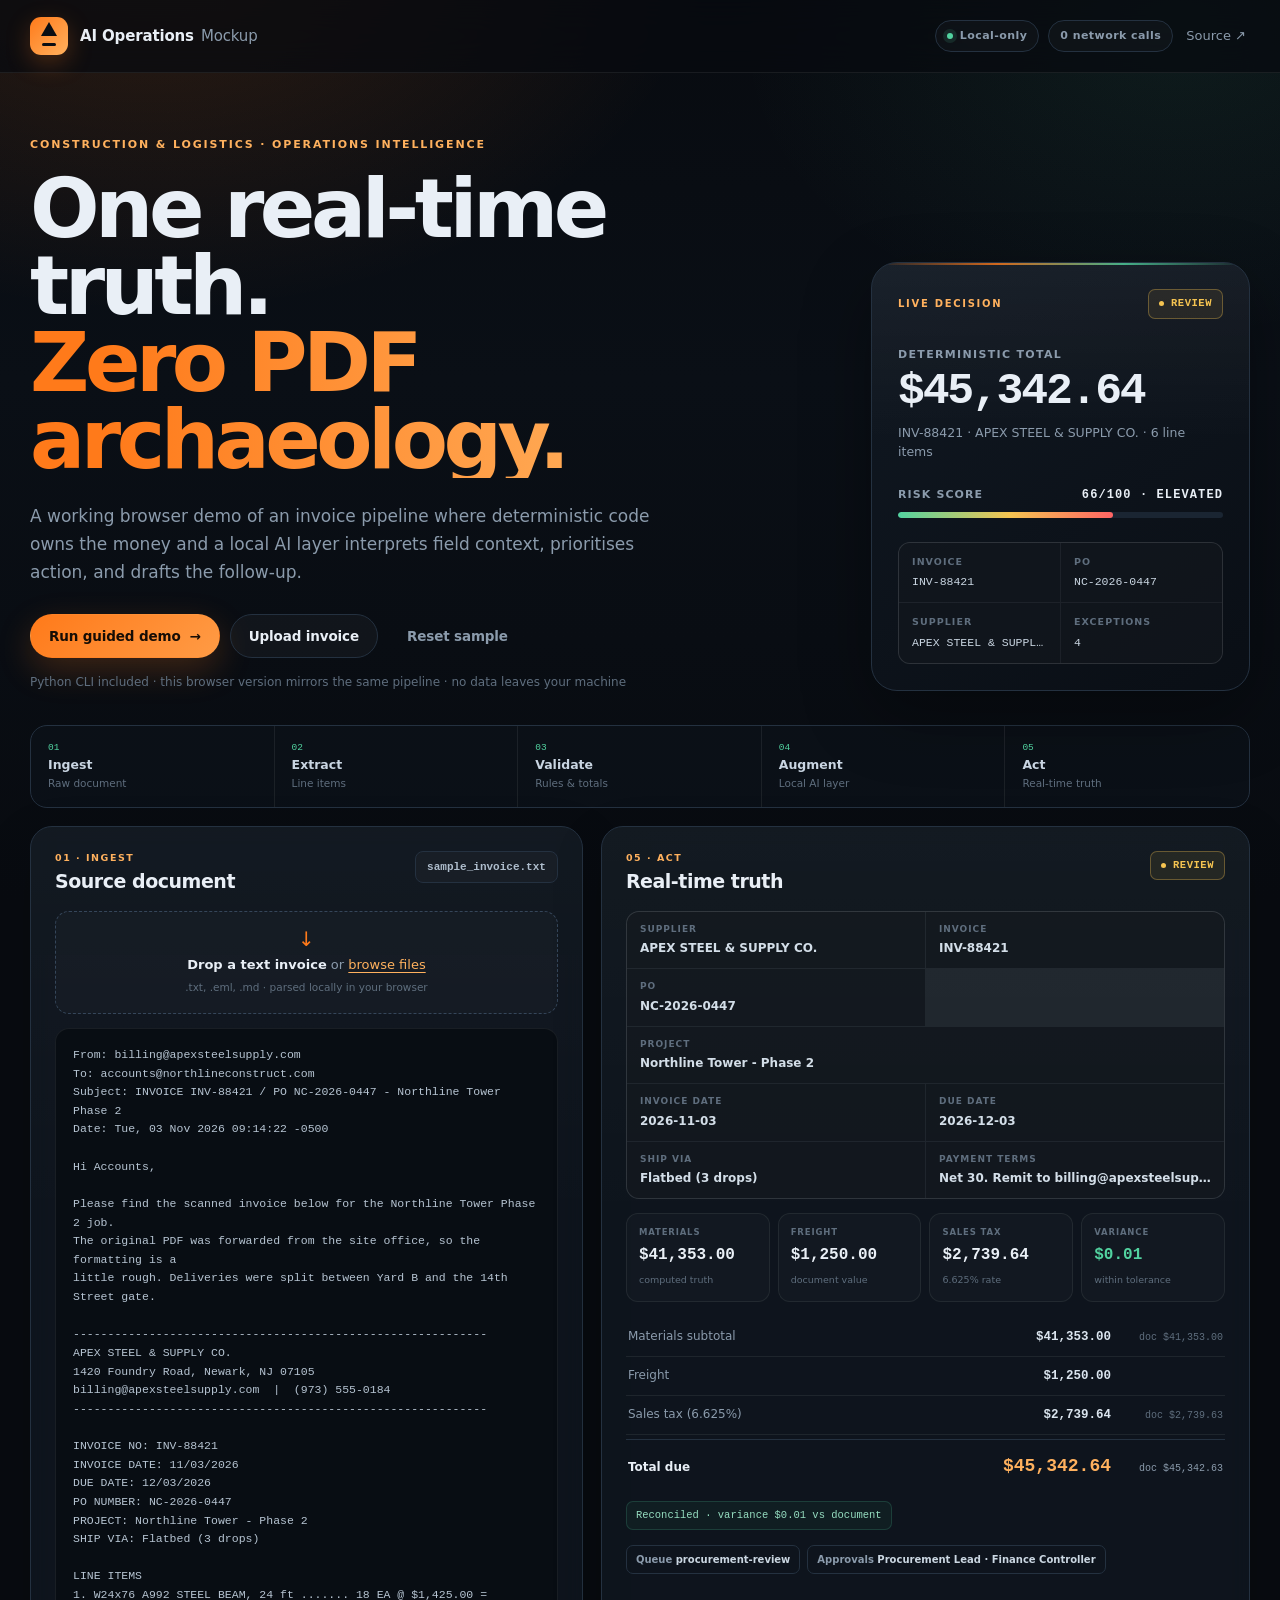
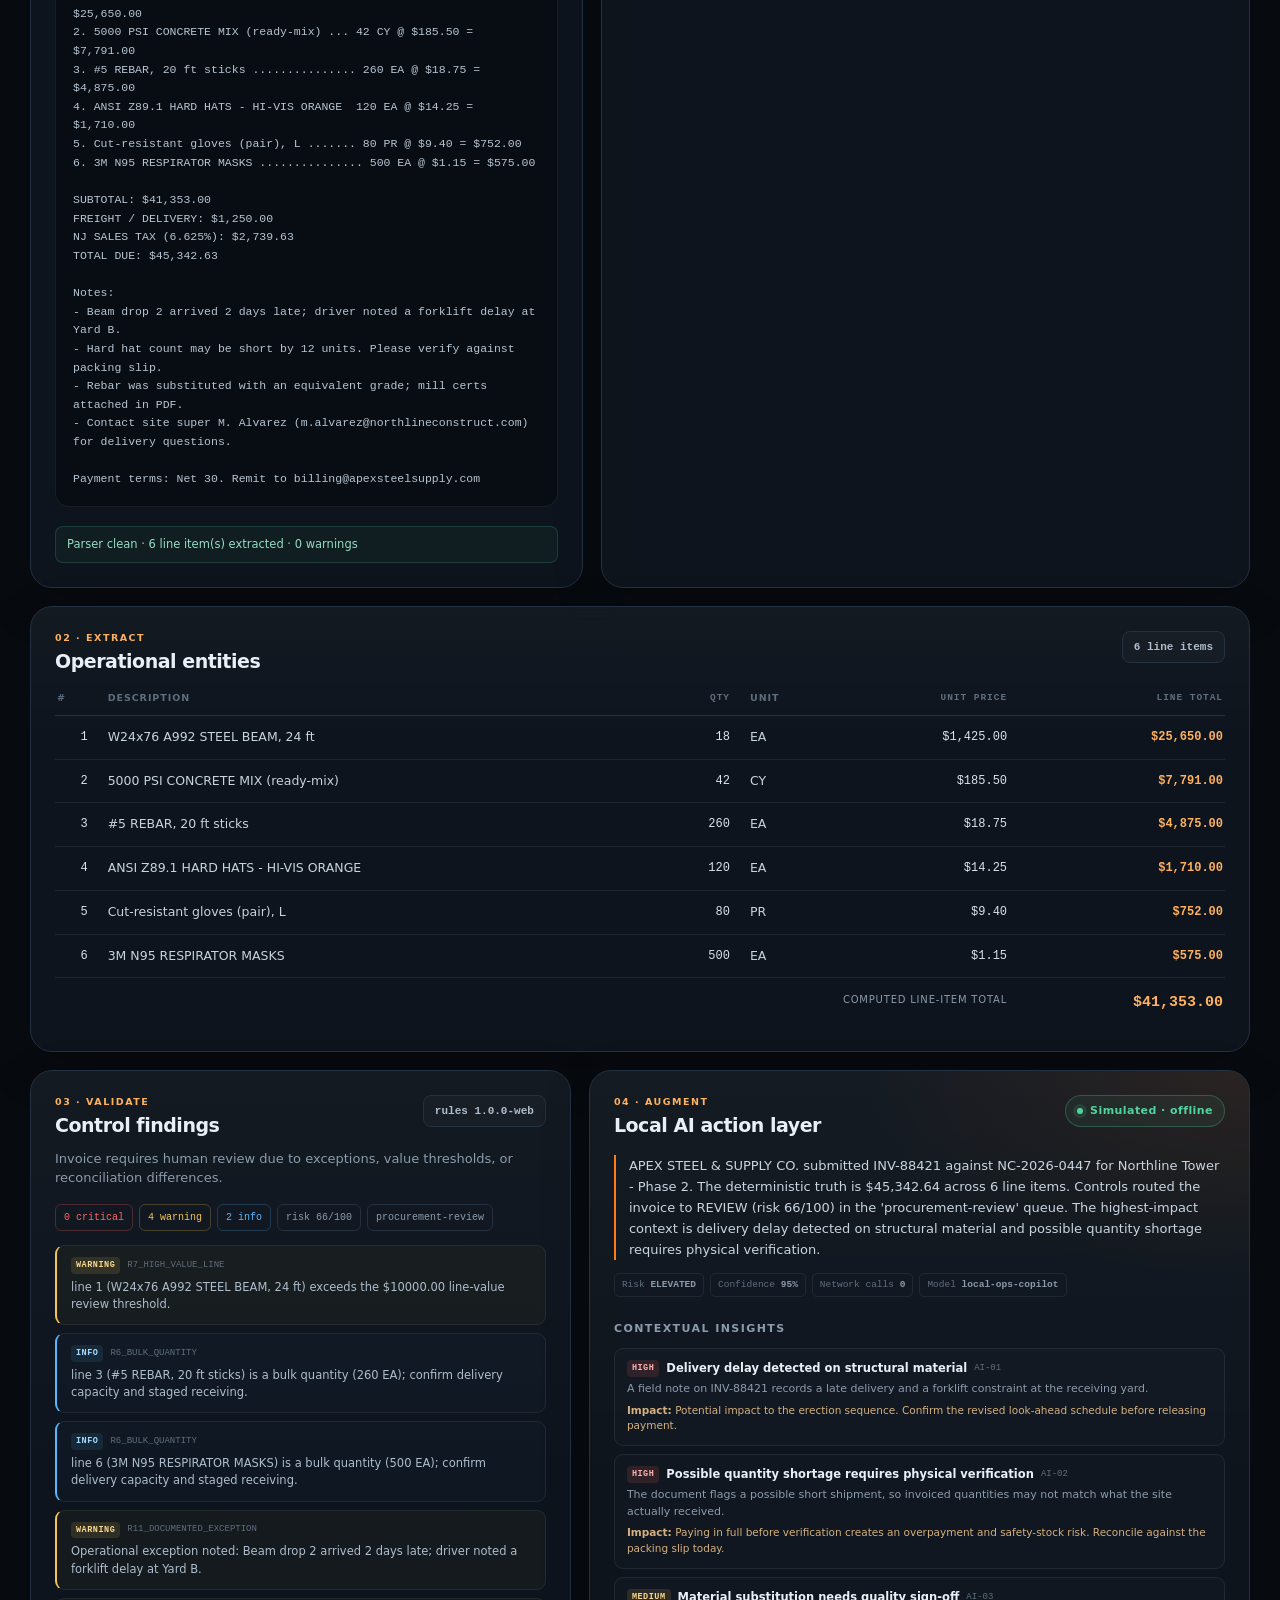
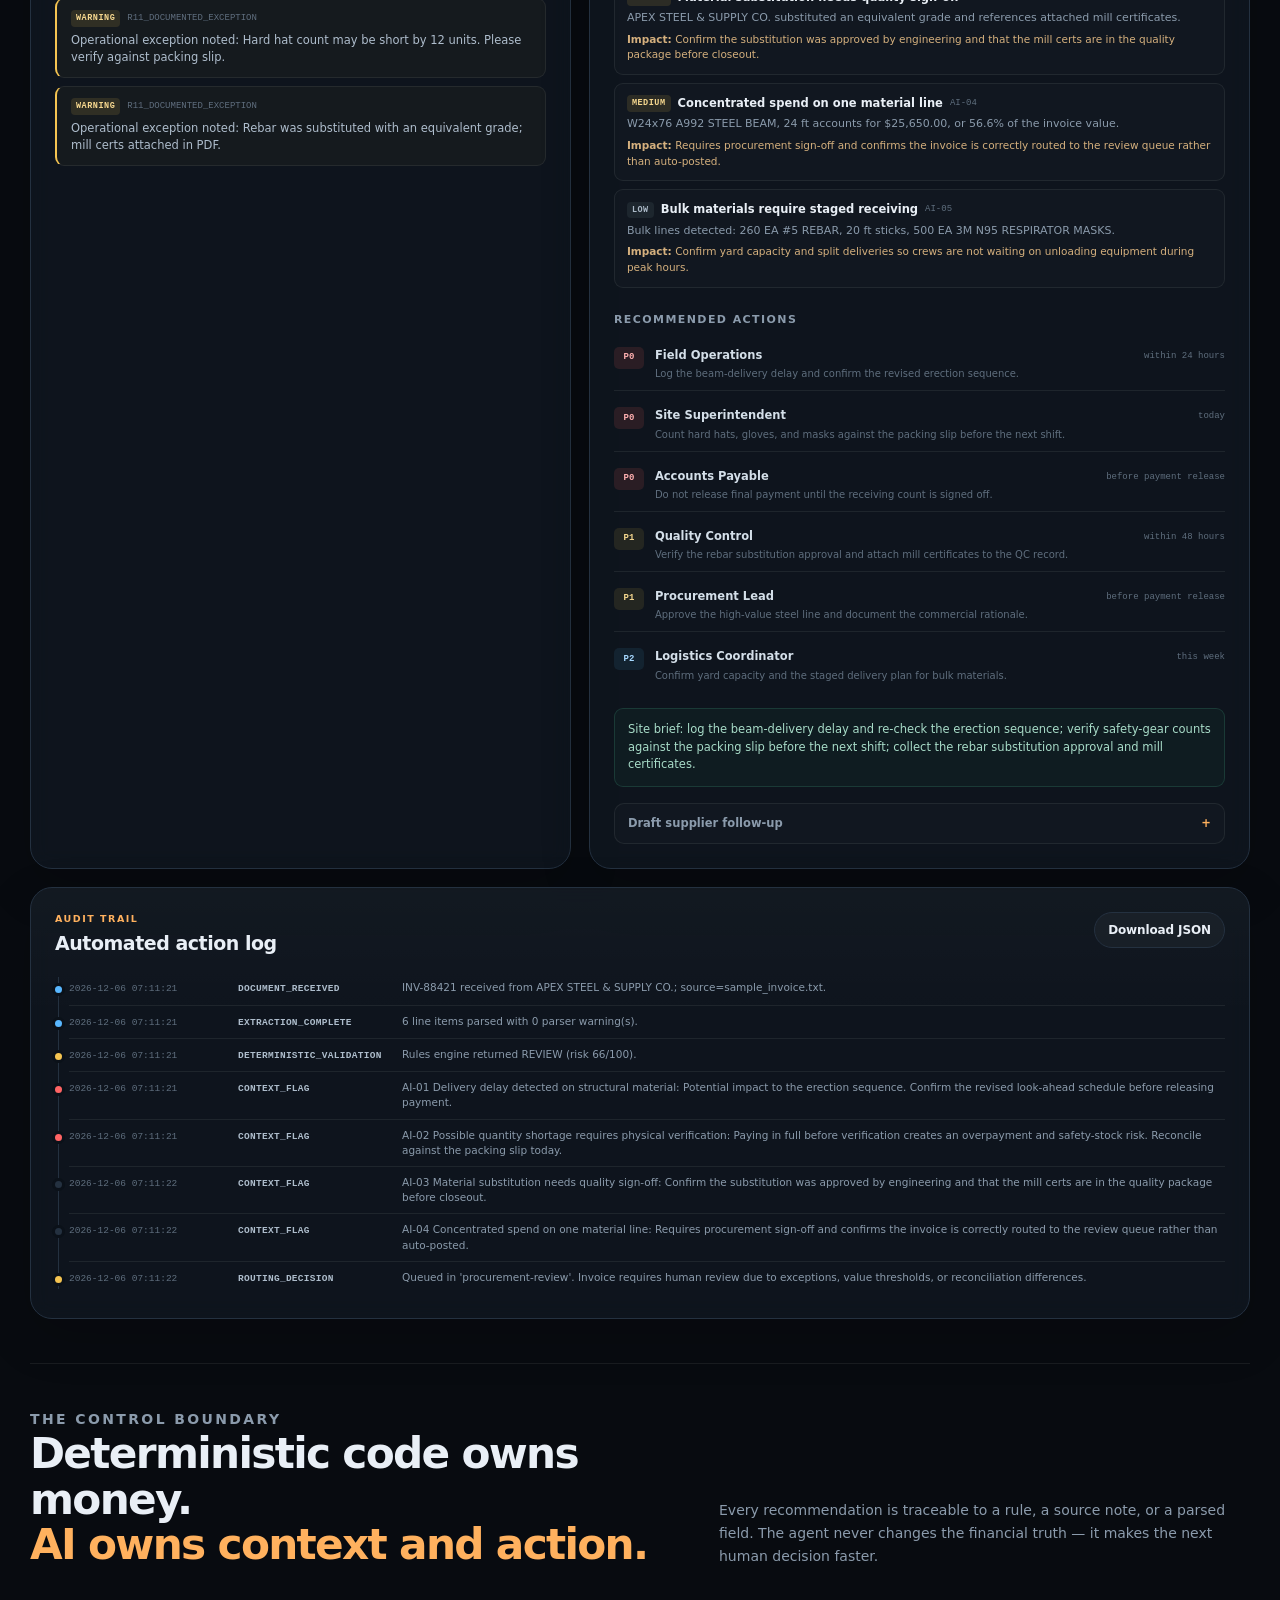
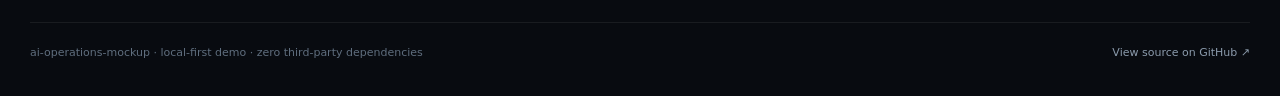
==== docs/index.html @ fb54c199 "Add static browser demo and GitHub Pages deployment" ====
<!doctype html>
<html lang="en">
<head>
  <meta charset="utf-8">
  <meta name="viewport" content="width=device-width, initial-scale=1">
  <meta name="description" content="A local-first AI operations mockup for construction and logistics. Deterministic invoice validation plus a simulated local AI action layer.">
  <meta name="theme-color" content="#0a0e13">
  <title>AI Operations Mockup — Construction & Logistics</title>
  <link rel="icon" href="data:image/svg+xml,%3Csvg xmlns='http://www.w3.org/2000/svg' viewBox='0 0 64 64'%3E%3Crect width='64' height='64' rx='14' fill='%230a0e13'/%3E%3Cpath d='M14 46 32 18l18 28' fill='none' stroke='%23ff7a1a' stroke-width='6' stroke-linecap='round' stroke-linejoin='round'/%3E%3Cpath d='M22 46h20' stroke='%2352d3a0' stroke-width='6' stroke-linecap='round'/%3E%3C/svg%3E">
  <link rel="stylesheet" href="styles.css">
</head>
<body>
  <div class="page-glow" aria-hidden="true"></div>
  <header class="topbar">
    <div class="shell topbar-inner">
      <a class="brand" href="./" aria-label="AI Operations Mockup home">
        <span class="brand-mark" aria-hidden="true"><span></span></span>
        <span class="brand-text"><strong>AI Operations</strong><span>Mockup</span></span>
      </a>
      <div class="topbar-meta">
        <span class="pill"><span class="live-dot"></span> Local-only</span>
        <span class="pill hide-sm">0 network calls</span>
        <a class="ghost-link" href="https://github.com/aldruvio1980/ai-operations-mockup" target="_blank" rel="noreferrer">Source <span aria-hidden="true">↗</span></a>
      </div>
    </div>
  </header>

  <main class="shell">
    <section class="hero">
      <div class="hero-copy">
        <p class="eyebrow">Construction &amp; logistics · operations intelligence</p>
        <h1>One real-time truth.<span>Zero PDF archaeology.</span></h1>
        <p class="lede">
          A working browser demo of an invoice pipeline where deterministic code owns the money
          and a local AI layer interprets field context, prioritises action, and drafts the follow-up.
        </p>
        <div class="hero-actions">
          <button id="run-demo" class="btn btn-primary" type="button">Run guided demo <span aria-hidden="true">→</span></button>
          <label class="btn btn-secondary file-btn" for="file-input">Upload invoice</label>
          <input id="file-input" class="visually-hidden" type="file" accept=".txt,.eml,.md,text/plain">
          <button id="reset-sample" class="btn btn-ghost" type="button">Reset sample</button>
        </div>
        <p class="hero-hint">Python CLI included · this browser version mirrors the same pipeline · no data leaves your machine</p>
      </div>

      <aside class="hero-card" aria-label="Invoice decision summary">
        <div class="hero-card-top">
          <p class="eyebrow">Live decision</p>
          <span id="hero-status" class="status-badge status-ready">READY</span>
        </div>
        <p class="hero-total-label">Deterministic total</p>
        <p id="hero-total" class="hero-total">$0.00</p>
        <p id="hero-sub" class="hero-sub">Awaiting document...</p>
        <div class="risk-row"><span>Risk score</span><strong id="hero-risk">—</strong></div>
        <div class="risk-meter" aria-hidden="true"><span id="hero-risk-bar"></span></div>
        <dl class="mini-grid">
          <div><dt>Invoice</dt><dd id="kpi-invoice">—</dd></div>
          <div><dt>PO</dt><dd id="kpi-po">—</dd></div>
          <div><dt>Supplier</dt><dd id="kpi-supplier">—</dd></div>
          <div><dt>Exceptions</dt><dd id="kpi-exceptions">—</dd></div>
        </dl>
      </aside>
    </section>

    <nav class="stage-strip" aria-label="Pipeline stages">
      <button class="stage" type="button" data-target="source-panel"><span>01</span><strong>Ingest</strong><small>Raw document</small></button>
      <button class="stage" type="button" data-target="extraction-panel"><span>02</span><strong>Extract</strong><small>Line items</small></button>
      <button class="stage" type="button" data-target="validation-panel"><span>03</span><strong>Validate</strong><small>Rules &amp; totals</small></button>
      <button class="stage" type="button" data-target="ai-panel"><span>04</span><strong>Augment</strong><small>Local AI layer</small></button>
      <button class="stage" type="button" data-target="truth-panel"><span>05</span><strong>Act</strong><small>Real-time truth</small></button>
    </nav>

    <section class="workspace">
      <article id="source-panel" class="panel source-panel">
        <header class="panel-head">
          <div>
            <p class="panel-kicker">01 · Ingest</p>
            <h2>Source document</h2>
          </div>
          <span id="source-meta" class="meta-chip">sample_invoice.txt</span>
        </header>

        <div id="dropzone" class="dropzone">
          <span class="drop-icon" aria-hidden="true">↓</span>
          <p><strong>Drop a text invoice</strong> or <label class="inline-upload" for="file-input">browse files</label></p>
          <small>.txt, .eml, .md · parsed locally in your browser</small>
        </div>

        <pre id="raw-preview" class="raw-preview" aria-label="Raw invoice text"></pre>
        <div id="parse-warnings" class="warning-list" aria-live="polite"></div>
      </article>

      <article id="truth-panel" class="panel truth-panel">
        <header class="panel-head">
          <div>
            <p class="panel-kicker">05 · Act</p>
            <h2>Real-time truth</h2>
          </div>
          <span id="truth-status" class="status-badge status-ready">READY</span>
        </header>

        <div id="identity-grid" class="identity-grid"></div>
        <div id="truth-stats" class="truth-stats"></div>
        <div id="totals-list" class="totals-list"></div>
        <div id="approval-row" class="approval-row"></div>
      </article>
    </section>

    <section id="extraction-panel" class="panel table-panel">
      <header class="panel-head">
        <div>
          <p class="panel-kicker">02 · Extract</p>
          <h2>Operational entities</h2>
        </div>
        <span id="item-count" class="meta-chip">— line items</span>
      </header>
      <div class="table-wrap">
        <table>
          <thead>
            <tr>
              <th scope="col">#</th>
              <th scope="col">Description</th>
              <th scope="col" class="num">Qty</th>
              <th scope="col">Unit</th>
              <th scope="col" class="num">Unit price</th>
              <th scope="col" class="num">Line total</th>
            </tr>
          </thead>
          <tbody id="line-items-body"></tbody>
          <tfoot id="line-items-foot"></tfoot>
        </table>
      </div>
    </section>

    <section class="two-col">
      <article id="validation-panel" class="panel findings-panel">
        <header class="panel-head">
          <div>
            <p class="panel-kicker">03 · Validate</p>
            <h2>Control findings</h2>
          </div>
          <span id="rules-version" class="meta-chip">rules v1</span>
        </header>
        <p id="routing-reason" class="panel-note"></p>
        <div id="validation-summary" class="summary-chips"></div>
        <div id="findings-list" class="findings-list"></div>
      </article>

      <article id="ai-panel" class="panel ai-panel">
        <header class="panel-head">
          <div>
            <p class="panel-kicker">04 · Augment</p>
            <h2>Local AI action layer</h2>
          </div>
          <span class="agent-pill"><span class="live-dot"></span> Simulated · offline</span>
        </header>
        <p id="ai-summary" class="ai-summary"></p>
        <div id="agent-meta" class="agent-meta"></div>

        <h3 class="section-title">Contextual insights</h3>
        <div id="insights-list" class="insights-list"></div>

        <h3 class="section-title">Recommended actions</h3>
        <div id="actions-list" class="actions-list"></div>

        <div id="field-brief" class="field-brief"></div>

        <details id="followup-details" class="followup">
          <summary>Draft supplier follow-up <span aria-hidden="true">+</span></summary>
          <div id="followup-content"></div>
        </details>
      </article>
    </section>

    <section class="panel log-panel">
      <header class="panel-head">
        <div>
          <p class="panel-kicker">Audit trail</p>
          <h2>Automated action log</h2>
        </div>
        <button id="download-json" class="btn btn-small btn-secondary" type="button">Download JSON</button>
      </header>
      <div id="action-log" class="timeline"></div>
    </section>

    <section class="closing">
      <div>
        <p class="eyebrow">The control boundary</p>
        <h2>Deterministic code owns money.<br><span>AI owns context and action.</span></h2>
      </div>
      <p>
        Every recommendation is traceable to a rule, a source note, or a parsed field.
        The agent never changes the financial truth — it makes the next human decision faster.
      </p>
    </section>
  </main>

  <footer class="footer shell">
    <p>ai-operations-mockup · local-first demo · zero third-party dependencies</p>
    <p><a href="https://github.com/aldruvio1980/ai-operations-mockup" target="_blank" rel="noreferrer">View source on GitHub ↗</a></p>
  </footer>

  <div id="toast" class="toast" role="status" aria-live="polite"></div>
  <noscript><div class="noscript">This demo needs JavaScript to run the local pipeline.</div></noscript>

  <script src="engine.js"></script>
  <script src="app.js"></script>
</body>
</html>
---- docs/styles.css ----
:root {
  --bg: #080b10;
  --bg-soft: #0b1119;
  --panel: rgba(15, 22, 31, 0.88);
  --panel-solid: #101822;
  --panel-raised: #131d28;
  --border: #243140;
  --border-soft: rgba(255, 255, 255, 0.07);
  --text: #e9eff6;
  --muted: #8b9bac;
  --faint: #5f6e7e;
  --orange: #ff7a1a;
  --orange-soft: #ffb15e;
  --green: #52d3a0;
  --yellow: #f5c451;
  --red: #ff6464;
  --blue: #59b7ff;
  --mono: ui-monospace, "SFMono-Regular", Menlo, Consolas, "Liberation Mono", monospace;
  --sans: "Inter", "Segoe UI", system-ui, -apple-system, BlinkMacSystemFont, sans-serif;
  --shadow: 0 24px 70px rgba(0, 0, 0, 0.32);
  --radius: 22px;
}

* { box-sizing: border-box; }

html { scroll-behavior: smooth; }

body {
  margin: 0;
  min-width: 320px;
  background: var(--bg);
  color: var(--text);
  font-family: var(--sans);
  font-size: 15px;
  line-height: 1.5;
  -webkit-font-smoothing: antialiased;
  text-rendering: optimizeLegibility;
}

body::before {
  content: "";
  position: fixed;
  inset: 0;
  z-index: -2;
  background:
    radial-gradient(900px 620px at 12% -8%, rgba(255, 122, 26, 0.16), transparent 62%),
    radial-gradient(760px 520px at 92% 4%, rgba(82, 211, 160, 0.08), transparent 58%),
    linear-gradient(180deg, #080b10 0%, #0a0f16 42%, #080b10 100%);
}

body::after {
  content: "";
  position: fixed;
  inset: 0;
  z-index: -1;
  pointer-events: none;
  opacity: 0.28;
  background-image:
    linear-gradient(rgba(255, 255, 255, 0.027) 1px, transparent 1px),
    linear-gradient(90deg, rgba(255, 255, 255, 0.027) 1px, transparent 1px);
  background-size: 56px 56px;
  mask-image: linear-gradient(180deg, black, transparent 78%);
}

a { color: inherit; }
button, input { font: inherit; }
button { color: inherit; }
::selection { background: rgba(255, 122, 26, 0.35); color: #fff; }

.shell {
  width: min(1220px, calc(100% - 48px));
  margin-inline: auto;
}

.visually-hidden {
  position: absolute !important;
  width: 1px;
  height: 1px;
  padding: 0;
  margin: -1px;
  overflow: hidden;
  clip: rect(0, 0, 0, 0);
  white-space: nowrap;
  border: 0;
}

.topbar {
  position: sticky;
  top: 0;
  z-index: 30;
  border-bottom: 1px solid var(--border-soft);
  background: rgba(8, 11, 16, 0.72);
  backdrop-filter: blur(18px);
}

.topbar-inner {
  min-height: 72px;
  display: flex;
  align-items: center;
  justify-content: space-between;
  gap: 20px;
}

.brand {
  display: inline-flex;
  align-items: center;
  gap: 12px;
  text-decoration: none;
}

.brand-mark {
  position: relative;
  width: 38px;
  height: 38px;
  display: grid;
  place-items: center;
  border-radius: 11px;
  background: linear-gradient(135deg, var(--orange), var(--orange-soft));
  box-shadow: 0 8px 24px rgba(255, 122, 26, 0.25);
}

.brand-mark::before {
  content: "";
  width: 0;
  height: 0;
  border-left: 8px solid transparent;
  border-right: 8px solid transparent;
  border-bottom: 14px solid #0a0e13;
  transform: translateY(-1px);
}

.brand-mark::after {
  content: "";
  position: absolute;
  bottom: 9px;
  width: 14px;
  height: 3px;
  border-radius: 2px;
  background: #0a0e13;
}

.brand-text {
  display: flex;
  align-items: baseline;
  gap: 7px;
  font-size: 15px;
  letter-spacing: -0.01em;
}

.brand-text strong { font-weight: 720; }
.brand-text span { color: var(--muted); font-weight: 500; }

.topbar-meta {
  display: flex;
  align-items: center;
  gap: 9px;
  flex-wrap: wrap;
  justify-content: flex-end;
}

.pill, .meta-chip, .agent-pill {
  display: inline-flex;
  align-items: center;
  gap: 7px;
  border: 1px solid var(--border);
  border-radius: 999px;
  background: rgba(255, 255, 255, 0.025);
  color: var(--muted);
  font-size: 11px;
  font-weight: 600;
  letter-spacing: 0.04em;
  padding: 7px 11px;
  white-space: nowrap;
}

.meta-chip {
  border-radius: 8px;
  font-family: var(--mono);
  font-size: 11px;
  letter-spacing: 0;
  color: #aebdcc;
}

.agent-pill {
  color: var(--green);
  border-color: rgba(82, 211, 160, 0.28);
  background: rgba(82, 211, 160, 0.07);
}

.live-dot {
  width: 6px;
  height: 6px;
  border-radius: 50%;
  background: var(--green);
  box-shadow: 0 0 0 4px rgba(82, 211, 160, 0.12);
}

.ghost-link {
  color: var(--muted);
  text-decoration: none;
  font-size: 13px;
  padding: 8px 4px;
  transition: color 160ms ease;
}

.ghost-link:hover { color: var(--text); }

.hero {
  display: grid;
  grid-template-columns: minmax(0, 1.35fr) minmax(340px, 0.65fr);
  align-items: end;
  gap: 54px;
  padding: 64px 0 34px;
}

.eyebrow {
  margin: 0 0 16px;
  color: var(--orange-soft);
  font-size: 11px;
  font-weight: 700;
  letter-spacing: 0.17em;
  text-transform: uppercase;
}

.hero h1 {
  margin: 0;
  max-width: 800px;
  font-size: clamp(2.8rem, 6.4vw, 5.4rem);
  line-height: 0.94;
  letter-spacing: -0.055em;
  font-weight: 760;
}

.hero h1 span {
  display: block;
  background: linear-gradient(92deg, var(--orange) 10%, var(--orange-soft) 80%);
  -webkit-background-clip: text;
  background-clip: text;
  color: transparent;
}

.lede {
  max-width: 660px;
  margin: 24px 0 0;
  color: var(--muted);
  font-size: 17px;
  line-height: 1.65;
}

.hero-actions {
  display: flex;
  flex-wrap: wrap;
  gap: 10px;
  margin-top: 28px;
}

.btn {
  display: inline-flex;
  align-items: center;
  justify-content: center;
  gap: 9px;
  min-height: 44px;
  padding: 11px 18px;
  border: 1px solid transparent;
  border-radius: 999px;
  cursor: pointer;
  text-decoration: none;
  font-size: 13.5px;
  font-weight: 680;
  letter-spacing: -0.01em;
  transition: transform 160ms ease, border-color 160ms ease, background 160ms ease, box-shadow 160ms ease;
}

.btn:hover { transform: translateY(-1px); }
.btn:active { transform: translateY(0); }

.btn-primary {
  background: linear-gradient(135deg, var(--orange), #ff9b45);
  color: #170d05;
  box-shadow: 0 12px 34px rgba(255, 122, 26, 0.22);
}

.btn-primary:hover { box-shadow: 0 16px 40px rgba(255, 122, 26, 0.3); }

.btn-secondary {
  border-color: var(--border);
  background: rgba(255, 255, 255, 0.035);
  color: var(--text);
}

.btn-secondary:hover { border-color: #3b4d62; background: rgba(255, 255, 255, 0.06); }

.btn-ghost {
  background: transparent;
  color: var(--muted);
}

.btn-ghost:hover { color: var(--text); background: rgba(255, 255, 255, 0.04); }

.btn-small {
  min-height: 36px;
  padding: 8px 13px;
  font-size: 12px;
}

.file-btn { cursor: pointer; }

.hero-hint {
  margin: 15px 0 0;
  color: var(--faint);
  font-size: 12px;
}

.hero-card {
  position: relative;
  overflow: hidden;
  padding: 26px;
  border: 1px solid var(--border);
  border-radius: 26px;
  background:
    linear-gradient(180deg, rgba(255, 255, 255, 0.045), transparent 42%),
    linear-gradient(145deg, rgba(17, 25, 35, 0.96), rgba(10, 15, 22, 0.96));
  box-shadow: var(--shadow);
}

.hero-card::before {
  content: "";
  position: absolute;
  inset: 0 0 auto;
  height: 2px;
  background: linear-gradient(90deg, transparent, var(--orange), var(--green), transparent);
  opacity: 0.8;
}

.hero-card-top {
  display: flex;
  align-items: center;
  justify-content: space-between;
  gap: 16px;
}

.hero-card .eyebrow { margin: 0; font-size: 10px; }

.status-badge {
  display: inline-flex;
  align-items: center;
  gap: 7px;
  padding: 6px 10px;
  border-radius: 7px;
  border: 1px solid var(--border);
  font-family: var(--mono);
  font-size: 10.5px;
  font-weight: 700;
  letter-spacing: 0.05em;
  white-space: nowrap;
}

.status-badge::before {
  content: "";
  width: 5px;
  height: 5px;
  border-radius: 50%;
  background: currentColor;
}

.status-ready { color: var(--muted); }
.status-auto_approve, .status-auto { color: var(--green); border-color: rgba(82, 211, 160, 0.3); background: rgba(82, 211, 160, 0.08); }
.status-review { color: var(--yellow); border-color: rgba(245, 196, 81, 0.32); background: rgba(245, 196, 81, 0.08); }
.status-escalate { color: var(--red); border-color: rgba(255, 100, 100, 0.32); background: rgba(255, 100, 100, 0.08); }

.hero-total-label {
  margin: 28px 0 4px;
  color: var(--muted);
  font-size: 11px;
  font-weight: 600;
  letter-spacing: 0.12em;
  text-transform: uppercase;
}

.hero-total {
  margin: 0;
  font-family: var(--mono);
  font-size: clamp(2rem, 3.5vw, 2.8rem);
  font-weight: 700;
  letter-spacing: -0.05em;
  line-height: 1.1;
}

.hero-sub {
  min-height: 19px;
  margin: 8px 0 0;
  color: var(--muted);
  font-size: 12.5px;
}

.risk-row {
  display: flex;
  align-items: center;
  justify-content: space-between;
  margin-top: 24px;
  color: var(--muted);
  font-size: 11px;
  font-weight: 600;
  letter-spacing: 0.1em;
  text-transform: uppercase;
}

.risk-row strong { color: var(--text); font-family: var(--mono); font-size: 12px; }

.risk-meter {
  height: 6px;
  margin-top: 8px;
  overflow: hidden;
  border-radius: 999px;
  background: #1a2532;
}

.risk-meter span {
  display: block;
  width: 0;
  height: 100%;
  border-radius: inherit;
  background: linear-gradient(90deg, var(--green), var(--yellow) 52%, var(--red));
  transition: width 600ms cubic-bezier(0.22, 1, 0.36, 1);
}

.mini-grid {
  display: grid;
  grid-template-columns: 1fr 1fr;
  gap: 1px;
  margin: 24px 0 0;
  overflow: hidden;
  border: 1px solid var(--border-soft);
  border-radius: 12px;
  background: var(--border-soft);
}

.mini-grid div {
  min-width: 0;
  padding: 12px 13px;
  background: rgba(9, 14, 20, 0.62);
}

.mini-grid dt {
  color: var(--faint);
  font-size: 9.5px;
  font-weight: 700;
  letter-spacing: 0.11em;
  text-transform: uppercase;
}

.mini-grid dd {
  margin: 4px 0 0;
  overflow: hidden;
  color: #c9d5e1;
  font-family: var(--mono);
  font-size: 11.5px;
  text-overflow: ellipsis;
  white-space: nowrap;
}

.stage-strip {
  display: grid;
  grid-template-columns: repeat(5, minmax(0, 1fr));
  overflow: hidden;
  margin-bottom: 18px;
  border: 1px solid var(--border);
  border-radius: 17px;
  background: rgba(13, 19, 27, 0.64);
}

.stage {
  position: relative;
  display: flex;
  flex-direction: column;
  align-items: flex-start;
  gap: 1px;
  padding: 15px 17px;
  border: 0;
  border-right: 1px solid var(--border-soft);
  background: transparent;
  text-align: left;
  cursor: pointer;
  transition: background 160ms ease;
}

.stage:last-child { border-right: 0; }
.stage:hover { background: rgba(255, 255, 255, 0.035); }

.stage span {
  color: var(--faint);
  font-family: var(--mono);
  font-size: 9.5px;
}

.stage strong {
  color: #c9d5e2;
  font-size: 12.5px;
  font-weight: 650;
}

.stage small { color: var(--faint); font-size: 10.5px; }
.stage.is-active { background: linear-gradient(180deg, rgba(255, 122, 26, 0.16), rgba(255, 122, 26, 0.04)); }
.stage.is-active span, .stage.is-active small { color: var(--orange-soft); }
.stage.is-active strong { color: var(--text); }
.stage.is-active::after { content: ""; position: absolute; inset: auto 17px 0; height: 2px; background: var(--orange); }
.stage.is-complete span { color: var(--green); }

.workspace {
  display: grid;
  grid-template-columns: minmax(0, 0.92fr) minmax(0, 1.08fr);
  gap: 18px;
  margin-bottom: 18px;
}

.panel {
  position: relative;
  min-width: 0;
  padding: 24px;
  border: 1px solid var(--border);
  border-radius: var(--radius);
  background:
    linear-gradient(180deg, rgba(255, 255, 255, 0.025), transparent 30%),
    var(--panel);
  box-shadow: 0 18px 50px rgba(0, 0, 0, 0.17);
  backdrop-filter: blur(10px);
  transition: border-color 220ms ease, box-shadow 220ms ease;
}

.panel.spotlight {
  border-color: rgba(255, 122, 26, 0.55);
  box-shadow: 0 0 0 3px rgba(255, 122, 26, 0.08), 0 22px 60px rgba(0, 0, 0, 0.22);
}

.panel-head {
  display: flex;
  align-items: flex-start;
  justify-content: space-between;
  gap: 16px;
  margin-bottom: 18px;
}

.panel-kicker {
  margin: 0 0 5px;
  color: var(--orange-soft);
  font-size: 9.5px;
  font-weight: 700;
  letter-spacing: 0.16em;
  text-transform: uppercase;
}

.panel h2 {
  margin: 0;
  font-size: 19px;
  line-height: 1.2;
  letter-spacing: -0.025em;
}

.panel h3, .section-title {
  margin: 24px 0 10px;
  font-size: 11px;
  font-weight: 700;
  letter-spacing: 0.13em;
  text-transform: uppercase;
  color: var(--muted);
}

.panel-note {
  margin: -6px 0 16px;
  color: var(--muted);
  font-size: 13px;
}

.dropzone {
  display: flex;
  flex-direction: column;
  align-items: center;
  justify-content: center;
  gap: 6px;
  margin-bottom: 14px;
  padding: 17px;
  border: 1px dashed #35465a;
  border-radius: 14px;
  background: rgba(255, 255, 255, 0.018);
  text-align: center;
  transition: border-color 180ms ease, background 180ms ease, transform 180ms ease;
}

.dropzone.is-dragover {
  border-color: var(--orange);
  background: rgba(255, 122, 26, 0.08);
  transform: scale(1.005);
}

.dropzone p { margin: 0; font-size: 13px; color: var(--muted); }
.dropzone strong { color: var(--text); }
.dropzone small { color: var(--faint); font-size: 10.5px; }
.drop-icon { color: var(--orange); font-size: 20px; line-height: 1; }

.inline-upload {
  color: var(--orange-soft);
  text-decoration: underline;
  text-underline-offset: 3px;
  cursor: pointer;
}

.source-panel {
  display: flex;
  flex-direction: column;
}

.raw-preview {
  flex: 1 1 auto;
  min-height: 330px;
  max-height: none;
  margin: 0;
  padding: 17px;
  overflow: auto;
  border: 1px solid var(--border-soft);
  border-radius: 14px;
  background: #080d13;
  color: #b6c4d2;
  font-family: var(--mono);
  font-size: 11.5px;
  line-height: 1.62;
  white-space: pre-wrap;
  word-break: break-word;
  tab-size: 2;
}

.warning-list { margin-top: 12px; }
.warning-item, .success-note {
  display: flex;
  gap: 8px;
  margin-top: 7px;
  padding: 9px 11px;
  border-radius: 8px;
  font-size: 11.5px;
  line-height: 1.45;
}
.warning-item { border: 1px solid rgba(245, 196, 81, 0.2); background: rgba(245, 196, 81, 0.06); color: #e7cf92; }
.success-note { border: 1px solid rgba(82, 211, 160, 0.18); background: rgba(82, 211, 160, 0.05); color: #95ddc0; }

.identity-grid {
  display: grid;
  grid-template-columns: 1fr 1fr;
  gap: 1px;
  overflow: hidden;
  border: 1px solid var(--border-soft);
  border-radius: 13px;
  background: var(--border-soft);
}

.identity-item {
  min-width: 0;
  padding: 11px 13px;
  background: rgba(9, 14, 20, 0.54);
}

.identity-item span {
  display: block;
  color: var(--faint);
  font-size: 9px;
  font-weight: 700;
  letter-spacing: 0.11em;
  text-transform: uppercase;
}

.identity-item strong {
  display: block;
  margin-top: 3px;
  overflow: hidden;
  color: #d3dee8;
  font-size: 12px;
  font-weight: 600;
  text-overflow: ellipsis;
  white-space: nowrap;
}

.identity-item.wide { grid-column: span 2; }

.truth-stats {
  display: grid;
  grid-template-columns: repeat(4, minmax(0, 1fr));
  gap: 8px;
  margin-top: 14px;
}

.stat-card {
  min-width: 0;
  padding: 12px;
  border: 1px solid var(--border-soft);
  border-radius: 12px;
  background: rgba(255, 255, 255, 0.018);
}

.stat-card span {
  display: block;
  color: var(--faint);
  font-size: 8.5px;
  font-weight: 700;
  letter-spacing: 0.1em;
  text-transform: uppercase;
}

.stat-card strong {
  display: block;
  margin-top: 4px;
  overflow: hidden;
  font-family: var(--mono);
  font-size: 16px;
  font-weight: 650;
  text-overflow: ellipsis;
  white-space: nowrap;
}

.stat-card small { color: var(--faint); font-size: 9.5px; }
.stat-card.good strong { color: var(--green); }
.stat-card.warn strong { color: var(--yellow); }
.stat-card.bad strong { color: var(--red); }

.totals-list { margin-top: 16px; }

.total-row {
  display: grid;
  grid-template-columns: minmax(0, 1fr) auto auto;
  align-items: baseline;
  gap: 10px;
  padding: 9px 2px;
  border-bottom: 1px solid var(--border-soft);
}

.total-row:last-child { border-bottom: 0; }
.total-row > span { color: var(--muted); font-size: 12px; }

.total-row strong {
  color: #dbe5ef;
  font-family: var(--mono);
  font-size: 12.5px;
  font-weight: 600;
  text-align: right;
}

.total-row em {
  min-width: 102px;
  color: var(--faint);
  font-family: var(--mono);
  font-size: 10px;
  font-style: normal;
  text-align: right;
}

.total-row.grand {
  margin-top: 4px;
  padding-top: 13px;
  border-top: 1px solid var(--border);
  border-bottom: 0;
}

.total-row.grand > span { color: var(--text); font-weight: 650; }
.total-row.grand strong { color: var(--orange-soft); font-size: 18px; }
.total-row.grand em { color: var(--muted); }

.variance-note {
  display: inline-flex;
  align-items: center;
  gap: 6px;
  margin-top: 12px;
  padding: 6px 9px;
  border-radius: 7px;
  font-family: var(--mono);
  font-size: 10.5px;
}
.variance-note.ok { border: 1px solid rgba(82, 211, 160, 0.18); background: rgba(82, 211, 160, 0.05); color: #95ddc0; }
.variance-note.bad { border: 1px solid rgba(255, 100, 100, 0.22); background: rgba(255, 100, 100, 0.06); color: #ffaaaa; }

.approval-row {
  display: flex;
  flex-wrap: wrap;
  gap: 7px;
  margin-top: 15px;
}

.approval-chip {
  padding: 6px 9px;
  border: 1px solid var(--border);
  border-radius: 7px;
  color: var(--muted);
  font-size: 10px;
  font-weight: 600;
}

.approval-chip strong { color: #cbd7e2; font-weight: 650; }

.table-panel { margin-bottom: 18px; }
.table-wrap { overflow-x: auto; }
table { width: 100%; border-collapse: collapse; }

th {
  padding: 0 10px 10px;
  border-bottom: 1px solid var(--border);
  color: var(--faint);
  font-size: 9.5px;
  font-weight: 700;
  letter-spacing: 0.1em;
  text-align: left;
  text-transform: uppercase;
  white-space: nowrap;
}

td {
  padding: 12px 10px;
  border-bottom: 1px solid var(--border-soft);
  color: #c7d3df;
  font-size: 12.5px;
  vertical-align: top;
}

tbody tr:hover td { background: rgba(255, 255, 255, 0.018); }
td:first-child, th:first-child { padding-left: 2px; }
td:last-child, th:last-child { padding-right: 2px; }
.num { text-align: right; font-family: var(--mono); font-variant-numeric: tabular-nums; }
td.num { color: #d9e4ef; font-size: 12px; white-space: nowrap; }
td.line-total { color: var(--orange-soft); font-weight: 600; }
tfoot td { border-bottom: 0; padding-top: 14px; color: var(--muted); }
tfoot .foot-label { text-align: right; font-size: 10px; letter-spacing: 0.08em; text-transform: uppercase; }
tfoot .foot-value { color: var(--orange-soft); font-family: var(--mono); font-size: 15px; font-weight: 650; }

.two-col {
  display: grid;
  grid-template-columns: minmax(0, 0.9fr) minmax(0, 1.1fr);
  gap: 18px;
  margin-bottom: 18px;
}

.summary-chips {
  display: flex;
  flex-wrap: wrap;
  gap: 6px;
  margin-bottom: 14px;
}

.summary-chip {
  padding: 5px 8px;
  border: 1px solid var(--border);
  border-radius: 6px;
  color: var(--muted);
  font-family: var(--mono);
  font-size: 10px;
}
.summary-chip.critical { color: var(--red); border-color: rgba(255, 100, 100, 0.25); }
.summary-chip.warning { color: var(--yellow); border-color: rgba(245, 196, 81, 0.24); }
.summary-chip.info { color: var(--blue); border-color: rgba(89, 183, 255, 0.22); }
.summary-chip.neutral { color: var(--muted); }

.findings-list { display: grid; gap: 8px; }

.finding {
  padding: 11px 12px 11px 14px;
  border: 1px solid var(--border-soft);
  border-left: 2px solid var(--border);
  border-radius: 9px;
  background: rgba(255, 255, 255, 0.015);
}

.finding.critical { border-left-color: var(--red); background: rgba(255, 100, 100, 0.045); }
.finding.warning { border-left-color: var(--yellow); background: rgba(245, 196, 81, 0.035); }
.finding.info { border-left-color: var(--blue); background: rgba(89, 183, 255, 0.025); }

.finding-top {
  display: flex;
  align-items: center;
  flex-wrap: wrap;
  gap: 7px;
  margin-bottom: 5px;
}

.severity {
  padding: 2px 5px;
  border-radius: 4px;
  font-family: var(--mono);
  font-size: 8.5px;
  font-weight: 700;
  letter-spacing: 0.06em;
  text-transform: uppercase;
}
.severity.critical { color: #ffb0b0; background: rgba(255, 100, 100, 0.13); }
.severity.warning { color: #f6d88f; background: rgba(245, 196, 81, 0.12); }
.severity.info { color: #a7d9ff; background: rgba(89, 183, 255, 0.1); }
.severity.high { color: #ffb0b0; background: rgba(255, 100, 100, 0.13); }
.severity.medium { color: #f6d88f; background: rgba(245, 196, 81, 0.12); }
.severity.low { color: #aab8c6; background: rgba(170, 184, 198, 0.09); }

.finding-rule {
  color: var(--faint);
  font-family: var(--mono);
  font-size: 9px;
}

.finding p { margin: 0; color: #aebdcc; font-size: 11.5px; line-height: 1.5; }

.ai-panel {
  background:
    radial-gradient(600px 320px at 100% 0%, rgba(255, 122, 26, 0.09), transparent 65%),
    linear-gradient(180deg, rgba(255, 255, 255, 0.03), transparent 30%),
    var(--panel);
}

.ai-summary {
  margin: 0;
  padding-left: 13px;
  border-left: 2px solid var(--orange);
  color: #c8d5e1;
  font-size: 13px;
  line-height: 1.62;
}

.agent-meta {
  display: flex;
  flex-wrap: wrap;
  gap: 6px;
  margin-top: 13px;
}

.agent-meta span {
  padding: 4px 7px;
  border: 1px solid var(--border-soft);
  border-radius: 5px;
  color: var(--faint);
  font-family: var(--mono);
  font-size: 9.5px;
}
.agent-meta strong { color: var(--muted); font-weight: 600; }

.insights-list { display: grid; gap: 8px; }

.insight {
  padding: 11px 12px;
  border: 1px solid var(--border-soft);
  border-radius: 9px;
  background: rgba(255, 255, 255, 0.014);
}

.insight-top {
  display: flex;
  align-items: center;
  flex-wrap: wrap;
  gap: 7px;
  margin-bottom: 4px;
}

.insight-top strong { font-size: 11.5px; font-weight: 650; }
.insight p { margin: 0; color: var(--muted); font-size: 11px; line-height: 1.5; }
.insight .impact { margin-top: 5px; color: #d5b07e; font-size: 10.5px; }

.actions-list { display: grid; gap: 7px; }

.action {
  display: grid;
  grid-template-columns: 32px minmax(0, 1fr) auto;
  align-items: start;
  gap: 9px;
  padding: 9px 0;
  border-bottom: 1px solid var(--border-soft);
}
.action:last-child { border-bottom: 0; }

.priority {
  display: inline-grid;
  place-items: center;
  width: 30px;
  height: 22px;
  border-radius: 5px;
  font-family: var(--mono);
  font-size: 9px;
  font-weight: 700;
}
.priority.p0 { color: #ffb0b0; background: rgba(255, 100, 100, 0.12); }
.priority.p1 { color: #f6d88f; background: rgba(245, 196, 81, 0.1); }
.priority.p2 { color: #a7d9ff; background: rgba(89, 183, 255, 0.09); }
.priority.p3 { color: #aab8c6; background: rgba(170, 184, 198, 0.08); }

.action-body strong { display: block; color: #d4dfe9; font-size: 11.5px; font-weight: 650; }
.action-body span { display: block; margin-top: 2px; color: var(--faint); font-size: 10px; }
.action-due { color: var(--faint); font-family: var(--mono); font-size: 9px; white-space: nowrap; padding-top: 3px; }

.field-brief {
  margin-top: 16px;
  padding: 12px 13px;
  border: 1px solid rgba(82, 211, 160, 0.16);
  border-radius: 9px;
  background: rgba(82, 211, 160, 0.045);
  color: #a8dcc8;
  font-size: 11.5px;
  line-height: 1.55;
}

.followup {
  margin-top: 16px;
  border: 1px solid var(--border-soft);
  border-radius: 10px;
  background: rgba(255, 255, 255, 0.014);
}

.followup summary {
  padding: 11px 13px;
  color: var(--muted);
  font-size: 11.5px;
  font-weight: 600;
  cursor: pointer;
  list-style: none;
}
.followup summary::-webkit-details-marker { display: none; }
.followup summary span { float: right; color: var(--orange-soft); }
.followup[open] summary { border-bottom: 1px solid var(--border-soft); }
#followup-content { padding: 13px; }
#followup-content p { margin: 0 0 8px; color: #aebdcc; font-size: 11px; line-height: 1.55; }
#followup-content p:last-child { margin-bottom: 0; }
.followup-meta { color: var(--faint) !important; font-family: var(--mono); font-size: 9.5px !important; }
.followup-body { white-space: pre-wrap; }

.log-panel { margin-bottom: 18px; }

.timeline { position: relative; display: grid; gap: 0; padding-left: 14px; }
.timeline::before { content: ""; position: absolute; top: 5px; bottom: 5px; left: 3px; width: 1px; background: var(--border); }

.log-entry {
  position: relative;
  display: grid;
  grid-template-columns: 155px 150px minmax(0, 1fr);
  gap: 14px;
  padding: 8px 0;
  border-bottom: 1px solid var(--border-soft);
  align-items: baseline;
}
.log-entry:last-child { border-bottom: 0; }
.log-entry::before {
  content: "";
  position: absolute;
  top: 14px;
  left: -14px;
  width: 7px;
  height: 7px;
  border-radius: 50%;
  background: var(--border);
  box-shadow: 0 0 0 3px #0b1119;
}
.log-entry.warning::before { background: var(--yellow); }
.log-entry.high::before, .log-entry.critical::before { background: var(--red); }
.log-entry.info::before { background: var(--blue); }

.log-time { color: var(--faint); font-family: var(--mono); font-size: 9.5px; }
.log-event { color: #aebdcc; font-family: var(--mono); font-size: 9.5px; font-weight: 600; letter-spacing: 0.03em; }
.log-detail { color: var(--muted); font-size: 10.5px; line-height: 1.45; }

.closing {
  display: grid;
  grid-template-columns: minmax(0, 1.1fr) minmax(0, 0.9fr);
  align-items: end;
  gap: 40px;
  margin: 44px 0 10px;
  padding: 44px 0;
  border-top: 1px solid var(--border-soft);
}
.closing h2 { margin: 0; font-size: clamp(1.7rem, 3.3vw, 2.8rem); line-height: 1.08; letter-spacing: -0.04em; }
.closing h2 span { color: var(--orange-soft); }
.closing p { margin: 0; color: var(--muted); font-size: 14px; line-height: 1.65; }

.footer {
  display: flex;
  justify-content: space-between;
  gap: 20px;
  padding-top: 22px;
  padding-bottom: 34px;
  border-top: 1px solid var(--border-soft);
  color: var(--faint);
  font-size: 11px;
}
.footer p { margin: 0; }
.footer a { color: var(--muted); text-decoration: none; }
.footer a:hover { color: var(--text); }

.toast {
  position: fixed;
  right: 24px;
  bottom: 24px;
  z-index: 60;
  max-width: min(360px, calc(100vw - 48px));
  padding: 12px 15px;
  border: 1px solid var(--border);
  border-radius: 10px;
  background: rgba(16, 24, 34, 0.96);
  box-shadow: 0 18px 45px rgba(0, 0, 0, 0.35);
  color: #cbd7e2;
  font-size: 12px;
  opacity: 0;
  transform: translateY(10px);
  pointer-events: none;
  transition: opacity 180ms ease, transform 180ms ease;
}
.toast.is-visible { opacity: 1; transform: translateY(0); }
.toast.is-error { border-color: rgba(255, 100, 100, 0.45); color: #ffc2c2; }

.noscript {
  position: fixed;
  inset: auto 24px 24px;
  z-index: 100;
  padding: 14px;
  border: 1px solid var(--red);
  border-radius: 10px;
  background: #1a0f12;
  color: #ffc2c2;
  text-align: center;
}

:focus-visible {
  outline: 2px solid var(--orange);
  outline-offset: 3px;
}

::-webkit-scrollbar { width: 10px; height: 10px; }
::-webkit-scrollbar-track { background: #0a0f15; }
::-webkit-scrollbar-thumb { border: 2px solid #0a0f15; border-radius: 8px; background: #2a394a; }
::-webkit-scrollbar-thumb:hover { background: #3a4d61; }

@media (max-width: 1020px) {
  .hero { grid-template-columns: 1fr; gap: 30px; align-items: start; }
  .hero-card { max-width: 560px; }
  .workspace, .two-col { grid-template-columns: 1fr; }
  .truth-stats { grid-template-columns: repeat(4, minmax(0, 1fr)); }
  .log-entry { grid-template-columns: 130px 130px minmax(0, 1fr); gap: 10px; }
  .closing { grid-template-columns: 1fr; gap: 18px; }
}

@media (max-width: 800px) {
  .shell { width: min(100% - 30px, 1220px); }
  .hide-sm { display: none; }
  .hero { padding-top: 44px; }
  .hero h1 { font-size: clamp(2.6rem, 11vw, 4.2rem); }
  .stage-strip { display: flex; overflow-x: auto; }
  .stage { min-width: 152px; border-bottom: 2px solid transparent; }
  .stage.is-active::after { inset: auto 12px -1px; }
  .truth-stats { grid-template-columns: repeat(2, minmax(0, 1fr)); }
  .log-entry { grid-template-columns: 1fr; gap: 2px; padding: 10px 0; }
  .log-entry::before { top: 16px; }
  .log-time, .log-event { display: inline; }
  .log-event { margin-left: 8px; }
  .footer { flex-direction: column; gap: 8px; }
}

@media (max-width: 560px) {
  .topbar-inner { min-height: 64px; }
  .brand-text span { display: none; }
  .hero-actions { display: grid; grid-template-columns: 1fr; }
  .btn { width: 100%; }
  .hero-card { padding: 21px; }
  .panel { padding: 19px; border-radius: 18px; }
  .identity-grid { grid-template-columns: 1fr; }
  .identity-item.wide { grid-column: auto; }
  .total-row { grid-template-columns: minmax(0, 1fr) auto; }
  .total-row em { grid-column: 2; min-width: 0; }
  .total-row.grand strong { font-size: 16px; }
  .action { grid-template-columns: 32px minmax(0, 1fr); }
  .action-due { grid-column: 2; padding-top: 0; }
  .toast { right: 15px; bottom: 15px; }
}

@media (prefers-reduced-motion: reduce) {
  html { scroll-behavior: auto; }
  *, *::before, *::after { animation-duration: 0.01ms !important; animation-iteration-count: 1 !important; transition-duration: 0.01ms !important; }
}
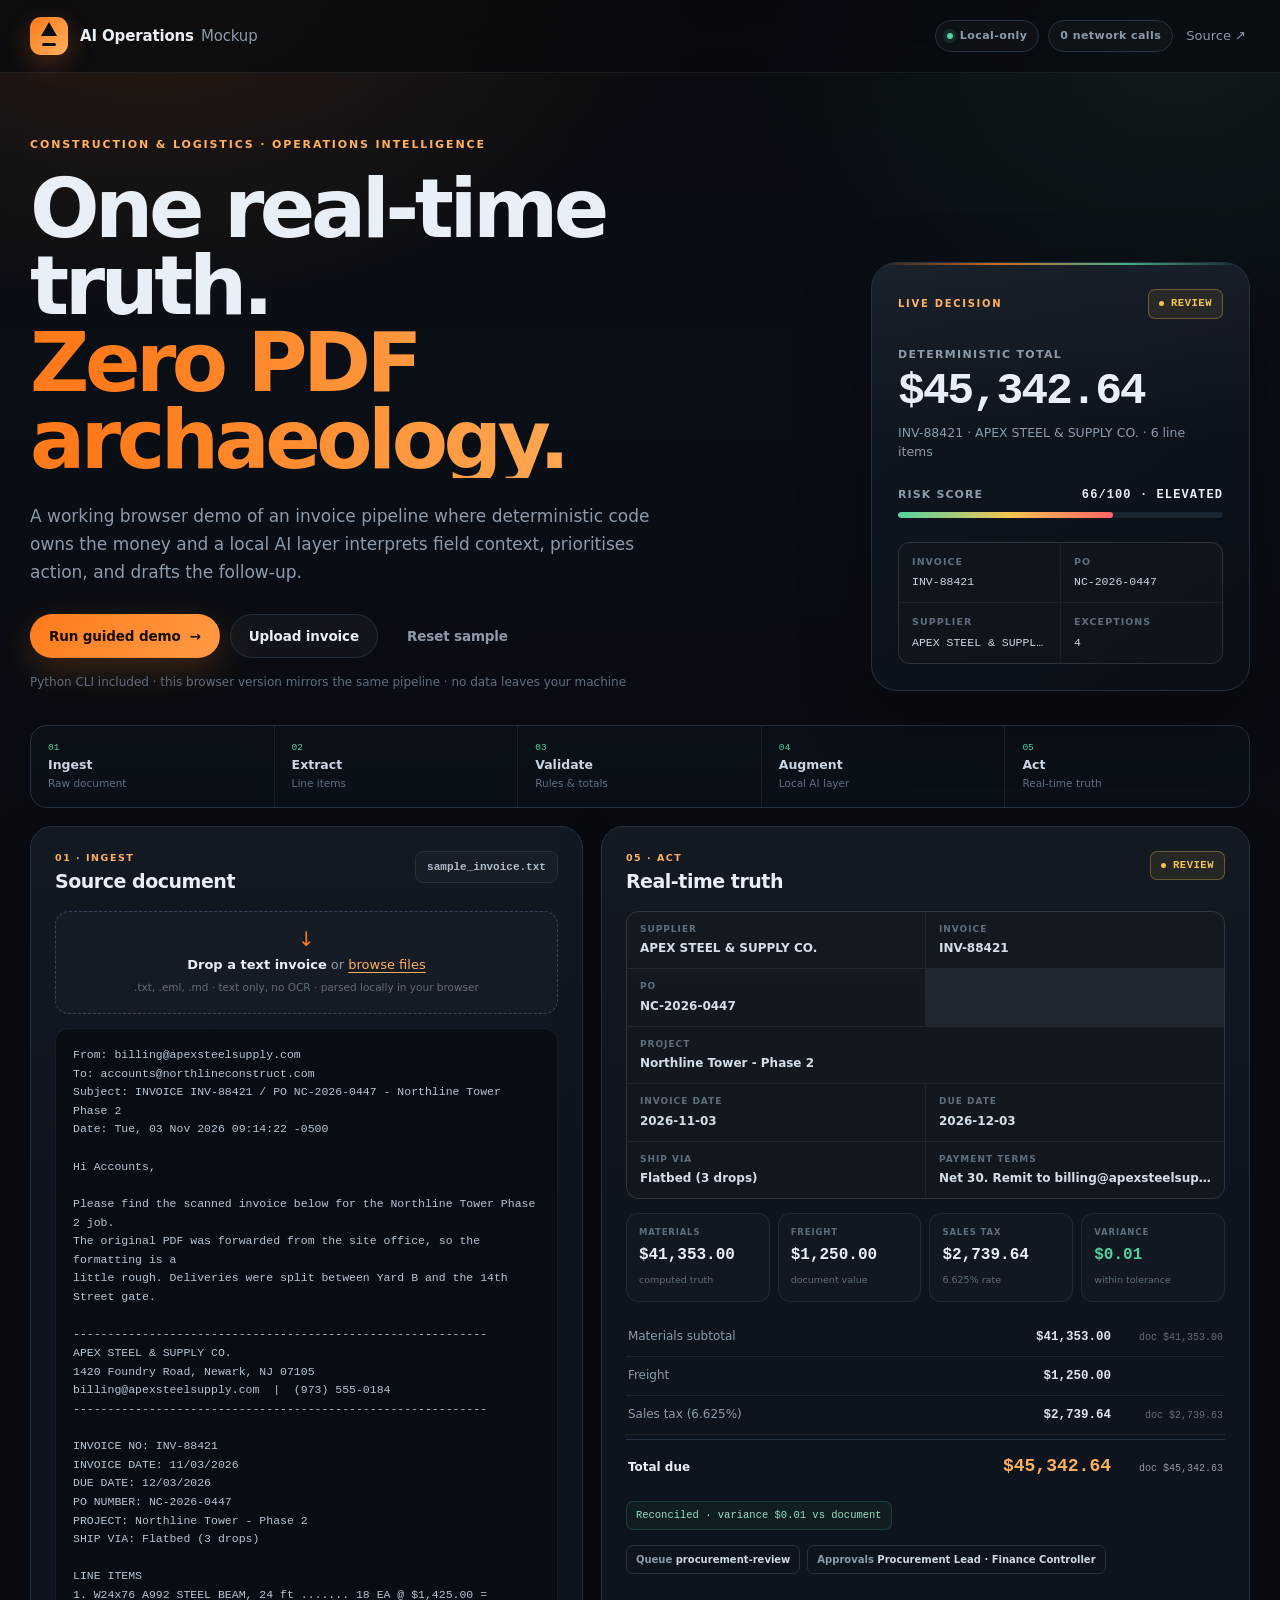
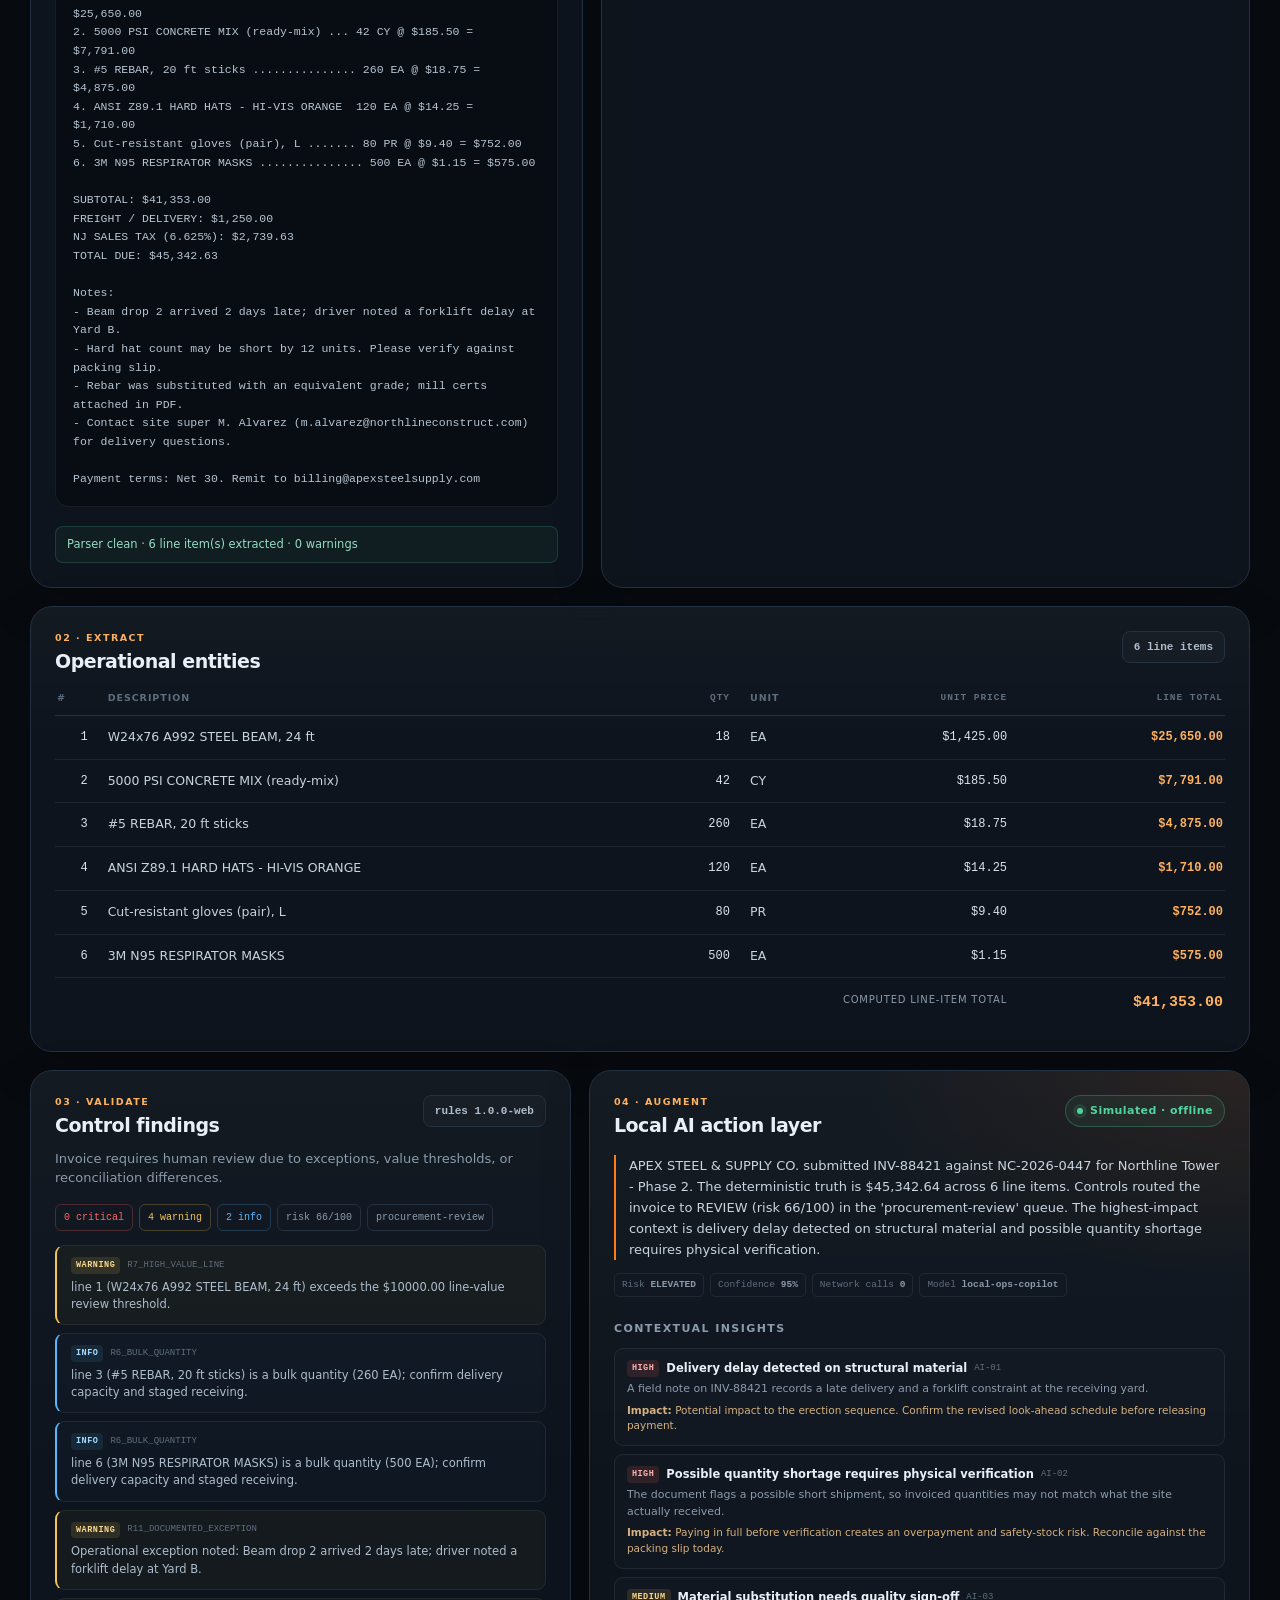
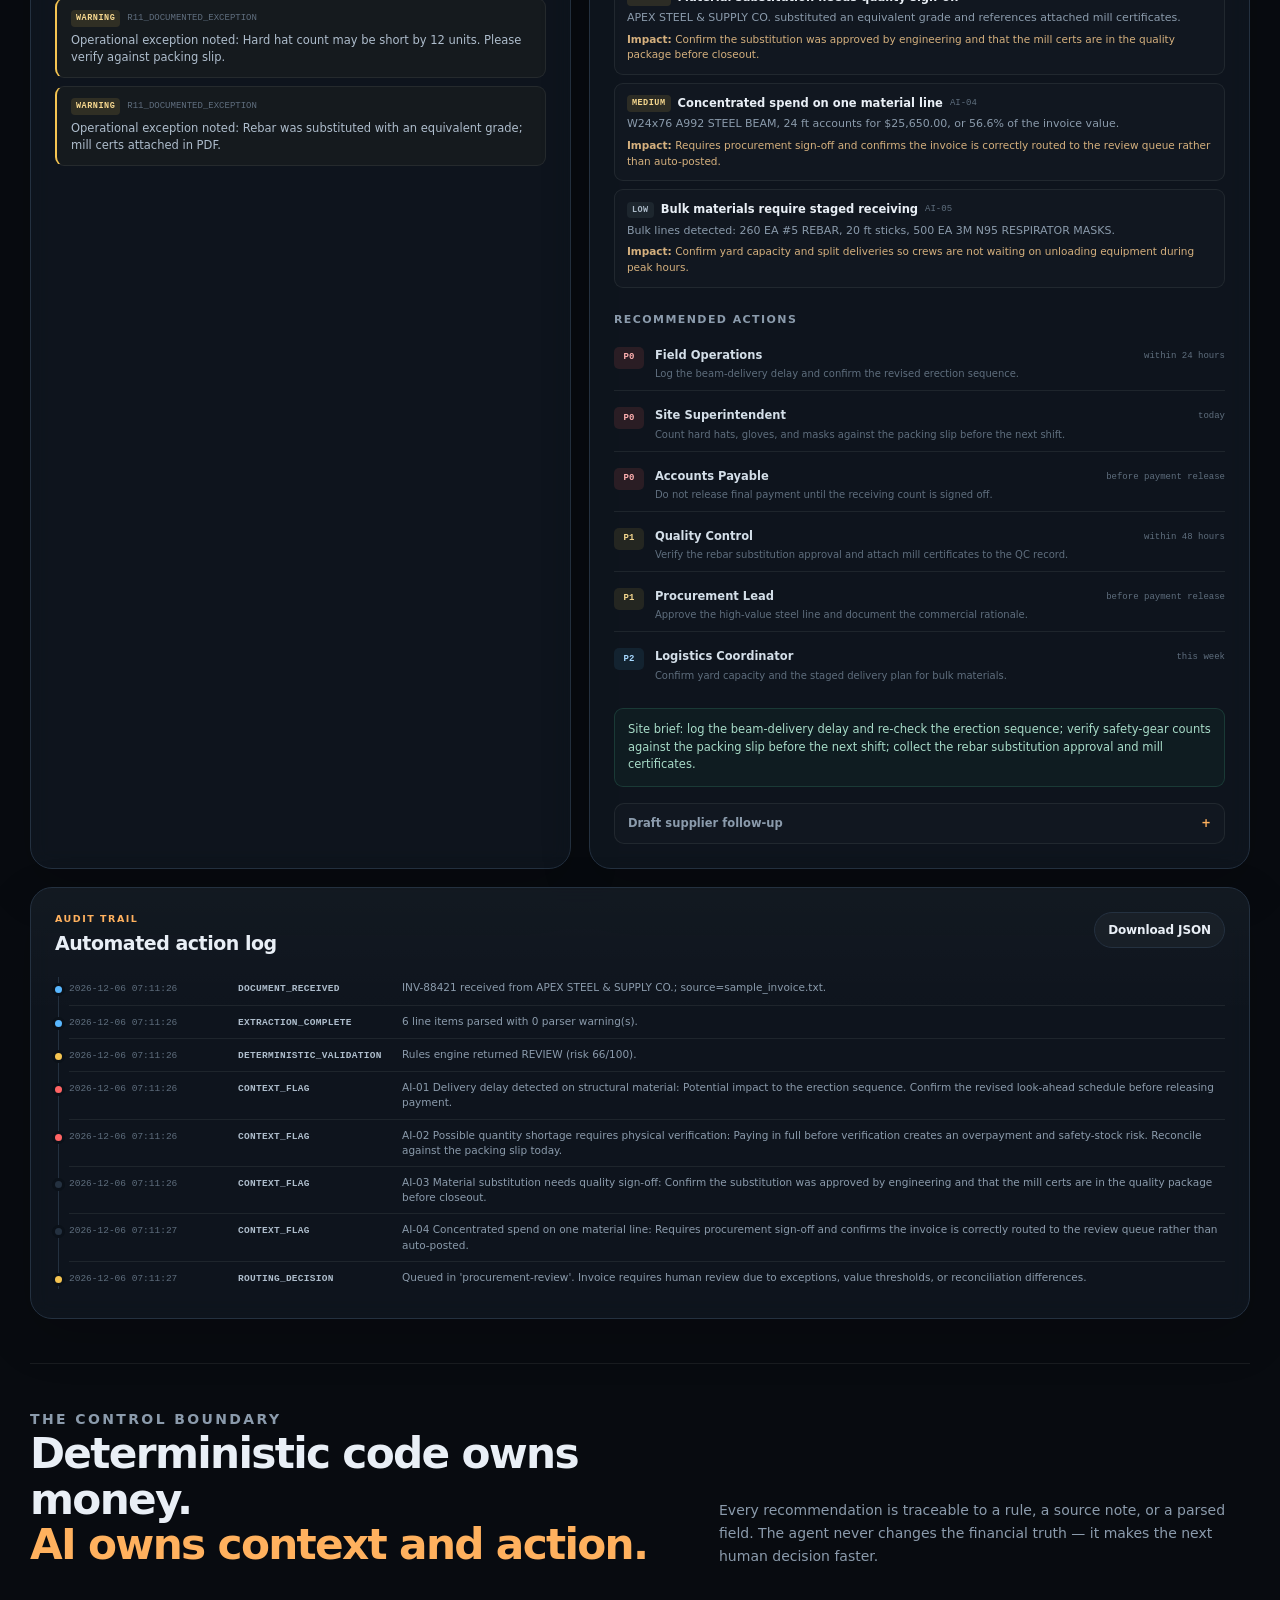
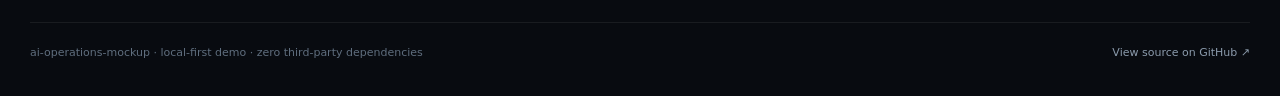
==== commit cd87f7db: "Support Markdown table invoices and text-only upload guidance" ====
--- a/docs/index.html
+++ b/docs/index.html
@@ -37,7 +37,7 @@
         <div class="hero-actions">
           <button id="run-demo" class="btn btn-primary" type="button">Run guided demo <span aria-hidden="true">→</span></button>
           <label class="btn btn-secondary file-btn" for="file-input">Upload invoice</label>
-          <input id="file-input" class="visually-hidden" type="file" accept=".txt,.eml,.md,text/plain">
+          <input id="file-input" class="visually-hidden" type="file" accept=".txt,.eml,.md,.markdown,.csv,text/plain,text/markdown,text/csv">
           <button id="reset-sample" class="btn btn-ghost" type="button">Reset sample</button>
         </div>
         <p class="hero-hint">Python CLI included · this browser version mirrors the same pipeline · no data leaves your machine</p>
@@ -83,7 +83,7 @@
         <div id="dropzone" class="dropzone">
           <span class="drop-icon" aria-hidden="true">↓</span>
           <p><strong>Drop a text invoice</strong> or <label class="inline-upload" for="file-input">browse files</label></p>
-          <small>.txt, .eml, .md · parsed locally in your browser</small>
+          <small>.txt, .eml, .md · text only, no OCR · parsed locally in your browser</small>
         </div>
 
         <pre id="raw-preview" class="raw-preview" aria-label="Raw invoice text"></pre>
